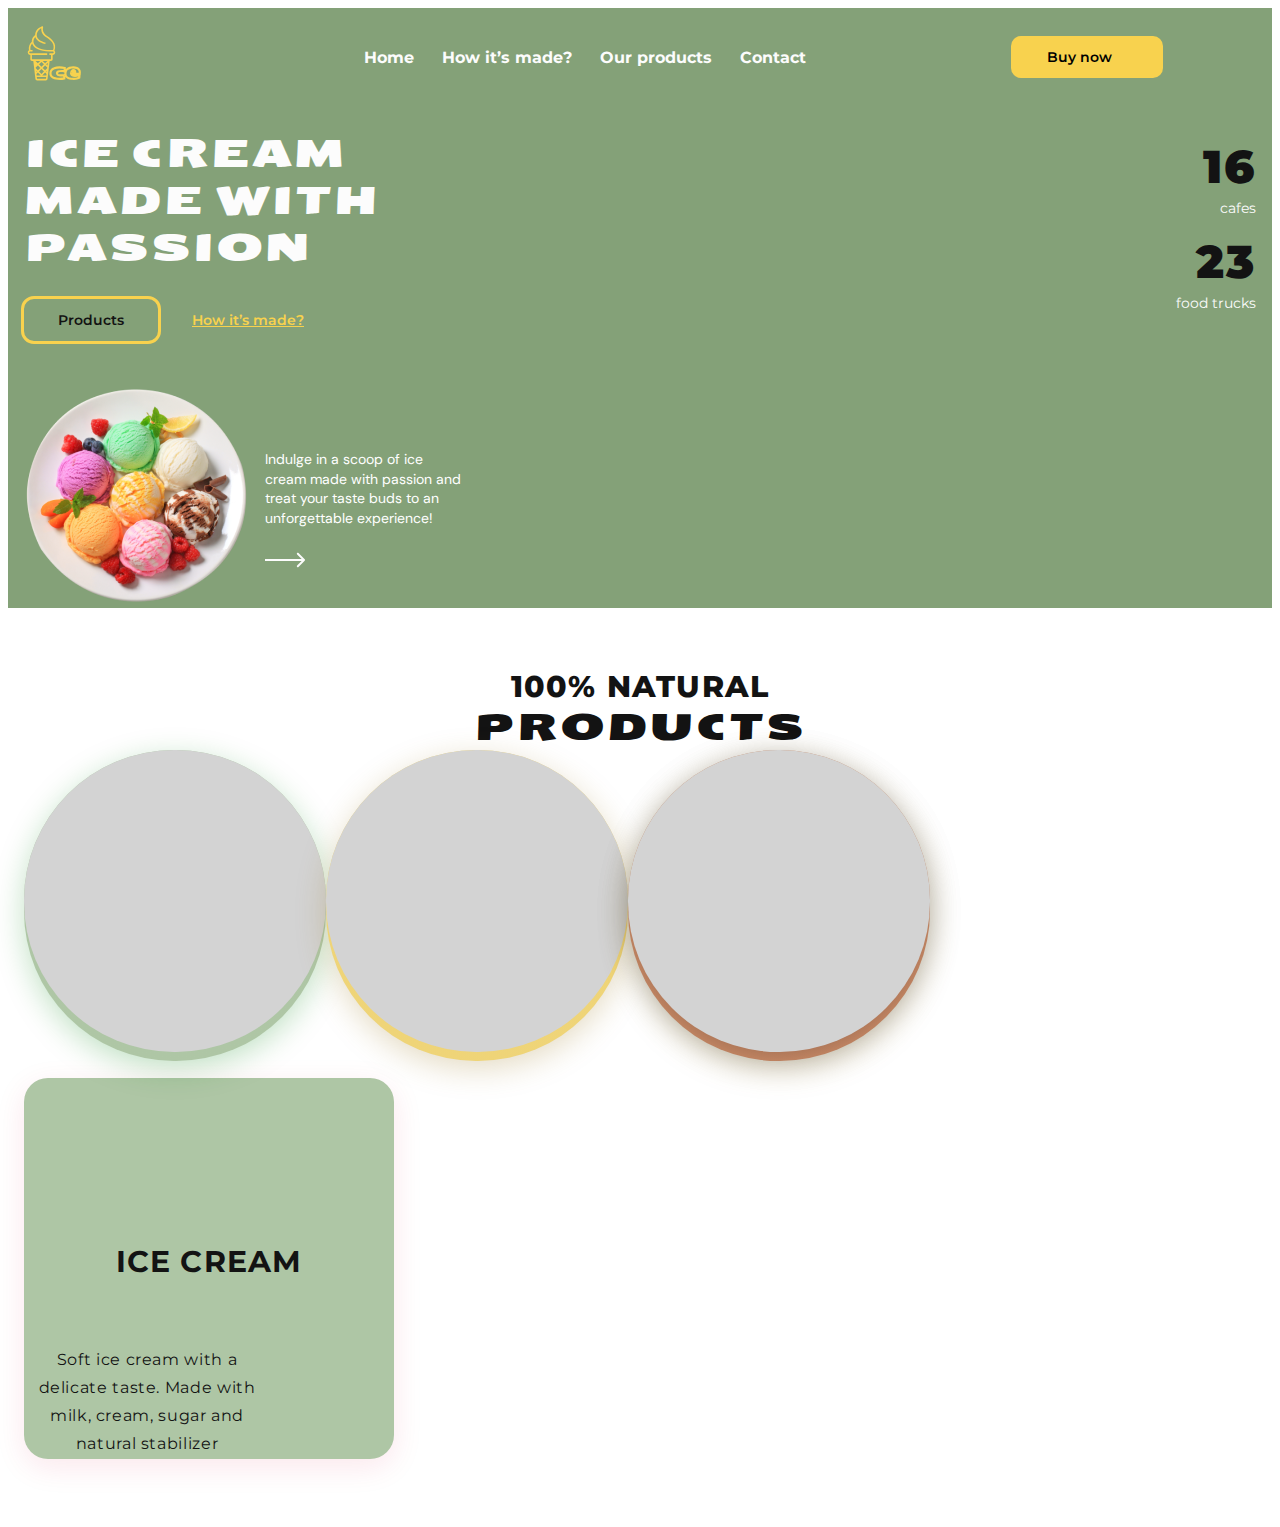
==== ice creame/ice-creame.html @ 2f81dfea "start-big-progect" ====
<!DOCTYPE html>
<html lang="en">

<head>
    <meta charset="UTF-8">
    <meta name="viewport" content="width=device-width, initial-scale=1.0">
    <!-- <link rel="stylesheet" href=""> -->

    <link rel="preconnect" href="https://fonts.googleapis.com">
    <link rel="preconnect" href="https://fonts.gstatic.com" crossorigin>
    <link
        href="https://fonts.googleapis.com/css2?family=Comic+Neue&family=DM+Sans:opsz@9..40&family=Gabarito:wght@400;550;700;900&family=Montserrat:wght@400;500;600;700;800&family=Seymour+One&display=swap"
        rel="stylesheet">

    <link rel="stylesheet" href="https://cdnjs.cloudflare.com/ajax/libs/modern-normalize/2.0.0/modern-normalize.min.css"
        integrity="sha512-4xo8blKMVCiXpTaLzQSLSw3KFOVPWhm/TRtuPVc4WG6kUgjH6J03IBuG7JZPkcWMxJ5huwaBpOpnwYElP/m6wg=="
        crossorigin="anonymous" referrerpolicy="no-referrer" />
    <link rel="stylesheet" href="./css/main.min.css">
    <title>ice creame</title>

</head>

<body>
    <header>
        <div class="conteiner header-conteiner">
            <div class="logo">
                <svg width="60" height="65">
                    <use href="./image/spite.svg#icon-Logo"></use>
                </svg>
            </div>

            <div class="header-navigation">
                <nav class="nav-links">
                    <a href="" class="nav-link">Home</a>
                    <a href="" class="nav-link">How it’s made?</a>
                    <a href="" class="nav-link">Our products</a>
                    <a href="" class="nav-link">Contact</a>
                </nav>
            </div>
            <button class="btn">
                Buy now
                <svg class="btn-svg" width="12" height="12">
                    <use href="/image/spite.svg#icon-btn-line"></use>
                </svg>
            </button>
        </div>
    </header>
    <section class="hero">
        <div class="conteiner hero-conteiner">
            <div class="title">
                <h2 class="title-p">ice cream made with passion</h2>
                <div class="btn-link-hero">
                    <button class="btn-hero">Products</button>
                    <button class="link-hero">How it’s made?</button>
                    <!-- <a  href=""></a> -->
                </div>

                <div class="pescture">
                    <img src="./image/много мороженок 1 (1).png" alt="шарики морозива">
                    <div class="descrp-ice-creame">
                        <p class="descrp-ice">Indulge in a scoop of ice cream made with passion and treat your taste
                            buds to an unforgettable experience!</p>
                        <svg width="40" height="16">
                            <use href="./image/spite.svg#icon-strelka"></use>
                        </svg>
                    </div>
                </div>
            </div>
            <div class="price-ice">
                <!-- <div class="big-ice"> -->
                <img class="big-peacture" src="/image/desktop.png" alt="">
                <div class="price-title">
                    <div class="first-pr">
                        <p class="price">16</p>
                        <p class="name">cafes</p>
                    </div>
                    <div class="second-pr">
                        <p class="price">23</p>
                        <p class="name">food trucks</p>
                    </div>
                    <!-- </div> -->
                </div>
            </div>

        </div>
    </section>

    <section class="conteiner">
        <div class="products">
            <div>
                <h4 class="title-products">100% natural</h4>
                <p class="name-section">products</p>
            </div>

            <div class="kind-of-ice">
                    <div class="icon-ice">
                        <div class="block1"></div>
                        <div class="block2"></div>
                    </div>

                    <div class="icon-ice">
                        <div class="block3"></div>
                        <div class="block4"></div>
                    </div>

                    <div class="icon-ice">
                        <div class="block5"></div>
                        <div class="block6"></div>
                    </div>
            </div>

            <div class="cards">
                <p class="title-cream">ice cream</p>
                <p class="descrp-cream">Soft ice cream with a delicate taste. Made with milk, cream, sugar and natural stabilizer</p>
            </div>
    </section>

</body>

</html>
---- ice creame/css/main.min.css ----
:root{--btn-bg: #F8D24E}h1,h2,h3,h4,h5,h6,p{margin:0;padding:0}.conteiner{padding:0 16px;margin:0 auto}.header-conteiner{background-color:#84a178;display:-webkit-box;display:-ms-flexbox;display:flex;padding-top:8px}.nav-links{display:-webkit-box;display:-ms-flexbox;display:flex;-webkit-box-orient:horizontal;-webkit-box-direction:normal;-ms-flex-direction:row;flex-direction:row;gap:28px;padding:32px 205px 12px 0}.nav-links .nav-link:hover{color:#f8d24e}.nav-links .nav-link:focus{color:#fff}.nav-link{text-decoration:none;color:#fcfcfc;font-family:"Montserrat";font-size:16px;font-style:normal;font-weight:700;line-height:normal;-webkit-transition:color 250ms ease;transition:color 250ms ease}.btn{background-color:var(--btn-bg);color:#000;font-family:"Montserrat";text-align:center;font-style:normal;line-height:normal;border:none;font-size:14px;font-weight:600;padding:12px 35px 12px 36px;margin-top:20px;border-radius:10px;height:42px;display:-webkit-box;display:-ms-flexbox;display:flex;-webkit-box-align:center;-ms-flex-align:center;align-items:center;gap:4px;-webkit-transition:background 250ms ease;transition:background 250ms ease}.btn:hover{background:#0a8817;cursor:pointer}.btn:focus{color:#fff;background:#0a8817}.header-navigation{display:-webkit-box;display:-ms-flexbox;display:flex;gap:200px}.logo{margin-right:280px}.title-p{color:#fcfcfc;font-family:"Seymour One";font-size:38px;font-style:normal;font-weight:400;line-height:normal;letter-spacing:1.52px;text-transform:uppercase;width:367px}.hero-conteiner{background-color:#84a178;display:-webkit-box;display:-ms-flexbox;display:flex}.title-p{padding-top:45px}.title{margin-right:auto}.btn-hero{color:#131313;text-align:center;font-family:"Montserrat";font-size:14px;font-style:normal;font-weight:600;line-height:18px;padding:12px 34px;border:none;border-radius:10px;background-color:rgba(0,0,0,0);outline:3px solid #f8d24e}.btn-link-hero{display:-webkit-box;display:-ms-flexbox;display:flex;-webkit-box-align:baseline;-ms-flex-align:baseline;align-items:baseline;gap:12px;margin-top:28px}.link-hero{color:#f8d24e;text-align:center;font-family:"Montserrat";font-size:14px;font-style:normal;font-weight:600;line-height:normal;text-decoration-line:underline;padding:12px 22px;border:none;background-color:rgba(0,0,0,0);-webkit-transition:color 250ms ease;transition:color 250ms ease}.link-hero:hover{color:#0a8817}.pescture{display:-webkit-box;display:-ms-flexbox;display:flex;gap:16px;margin-top:42px}.descrp-ice{color:#fff;font-family:DM Sans;font-size:14px;font-style:normal;font-weight:400;line-height:140%;width:200px;padding-top:67px;padding-bottom:24px}.price-ice{display:-webkit-box;display:-ms-flexbox;display:flex}.price-title{text-align:end;margin-top:53px}.first-pr{margin-bottom:16px}.price{color:#131313;text-align:right;font-family:Montserrat;font-size:46px;font-style:normal;font-weight:900;line-height:normal;letter-spacing:1.84px;text-transform:uppercase;margin-bottom:4px}.name{color:#fcfcfc;text-align:right;font-family:Montserrat;font-size:14px;font-style:normal;font-weight:400;line-height:normal}.big-peacture{padding-top:31px}.products{padding:60px 0}.title-products{color:#131313;text-align:center;font-family:Montserrat;font-size:30px;font-style:normal;font-weight:800;line-height:normal;letter-spacing:1.2px;text-transform:uppercase}.products{background-image:url(/image/Frame.jpg)}.name-section{color:#131313;text-align:center;font-family:Seymour One;font-size:36px;font-style:normal;font-weight:400;line-height:normal;letter-spacing:2.16px;text-transform:uppercase}.kind-of-ice{position:relative;display:-webkit-box;display:-ms-flexbox;display:flex}.block1{border-radius:150px;width:302px;height:311px;background:-webkit-gradient(linear, left bottom, left top, from(rgba(156, 190, 143, 0.7)), to(rgba(156, 190, 143, 0.7))),#d9d9d9;background:linear-gradient(0deg, rgba(156, 190, 143, 0.7) 0%, rgba(156, 190, 143, 0.7) 100%),#d9d9d9;-webkit-box-shadow:0px 8px 30px 0px rgba(10,136,23,.25);box-shadow:0px 8px 30px 0px rgba(10,136,23,.25);position:absolute}.block2{border-radius:150px;width:302px;height:302px;background:url(/image/ice-cream.png),#d3d3d3 0px -78.261px/100% 150.649% no-repeat;position:absolute}.icon-ice{width:302px;height:328px}.block3{border-radius:150px;width:302px;height:311px;background:-webkit-gradient(linear, left bottom, left top, from(rgba(248, 210, 78, 0.7)), to(rgba(248, 210, 78, 0.7))),#d9d9d9;background:linear-gradient(0deg, rgba(248, 210, 78, 0.7) 0%, rgba(248, 210, 78, 0.7) 100%),#d9d9d9;-webkit-box-shadow:0px 8px 30px 0px rgba(153,114,23,.25);box-shadow:0px 8px 30px 0px rgba(153,114,23,.25);position:absolute}.block4{border-radius:150px;width:302px;height:302px;background:url(/image/ice-coffee.jpg),#d3d3d3 0px -78.261px/100% 150.649% no-repeat;position:absolute}.block5{border-radius:150px;width:302px;height:311px;background:-webkit-gradient(linear, left bottom, left top, from(rgba(213, 117, 63, 0.7)), to(rgba(213, 117, 63, 0.7))),#d9d9d9;background:linear-gradient(0deg, rgba(213, 117, 63, 0.7) 0%, rgba(213, 117, 63, 0.7) 100%),#d9d9d9;-webkit-box-shadow:0px 8px 30px 0px rgba(153,114,23,.25);box-shadow:0px 8px 30px 0px rgba(153,114,23,.25);position:absolute}.block6{border-radius:150px;width:302px;height:302px;background:url(/image/milkshakes.jpg),#d3d3d3 0px -78.261px/100% 150.649% no-repeat;-webkit-box-shadow:0px 8px 30px 0px rgba(0,0,0,.25);box-shadow:0px 8px 30px 0px rgba(0,0,0,.25);position:absolute}.title-cream{color:#131313;text-align:center;font-family:Montserrat;font-size:30px;font-style:normal;font-weight:700;line-height:normal;letter-spacing:1.2px;text-transform:uppercase;padding:165px 0 66px 0}.descrp-cream{color:#131313;text-align:center;font-family:Montserrat;font-size:16px;font-style:normal;font-weight:400;line-height:176%;letter-spacing:.64px;width:246px}.cards{border-radius:24px;background:#aec6a5;-webkit-box-shadow:0px 8px 30px 0px rgba(212,20,67,.1);box-shadow:0px 8px 30px 0px rgba(212,20,67,.1);width:370px}/*# sourceMappingURL=main.min.css.map */
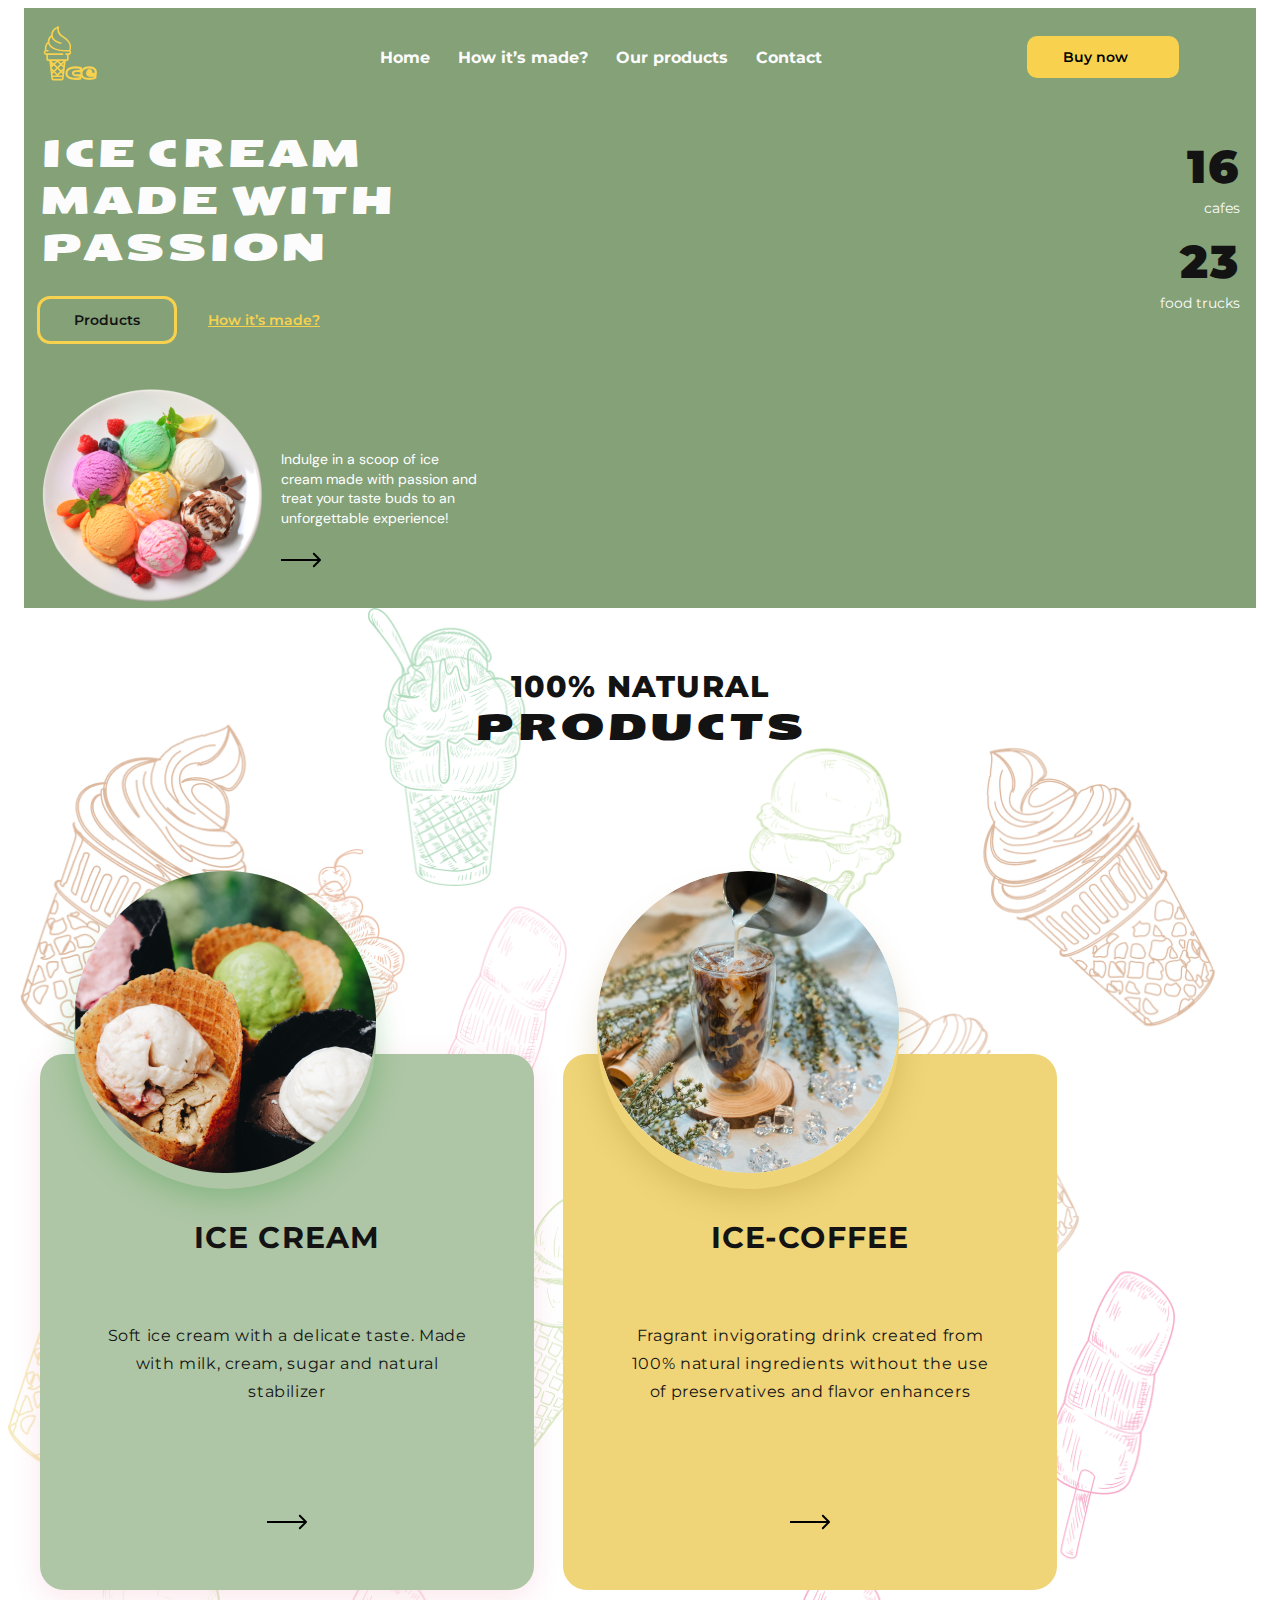
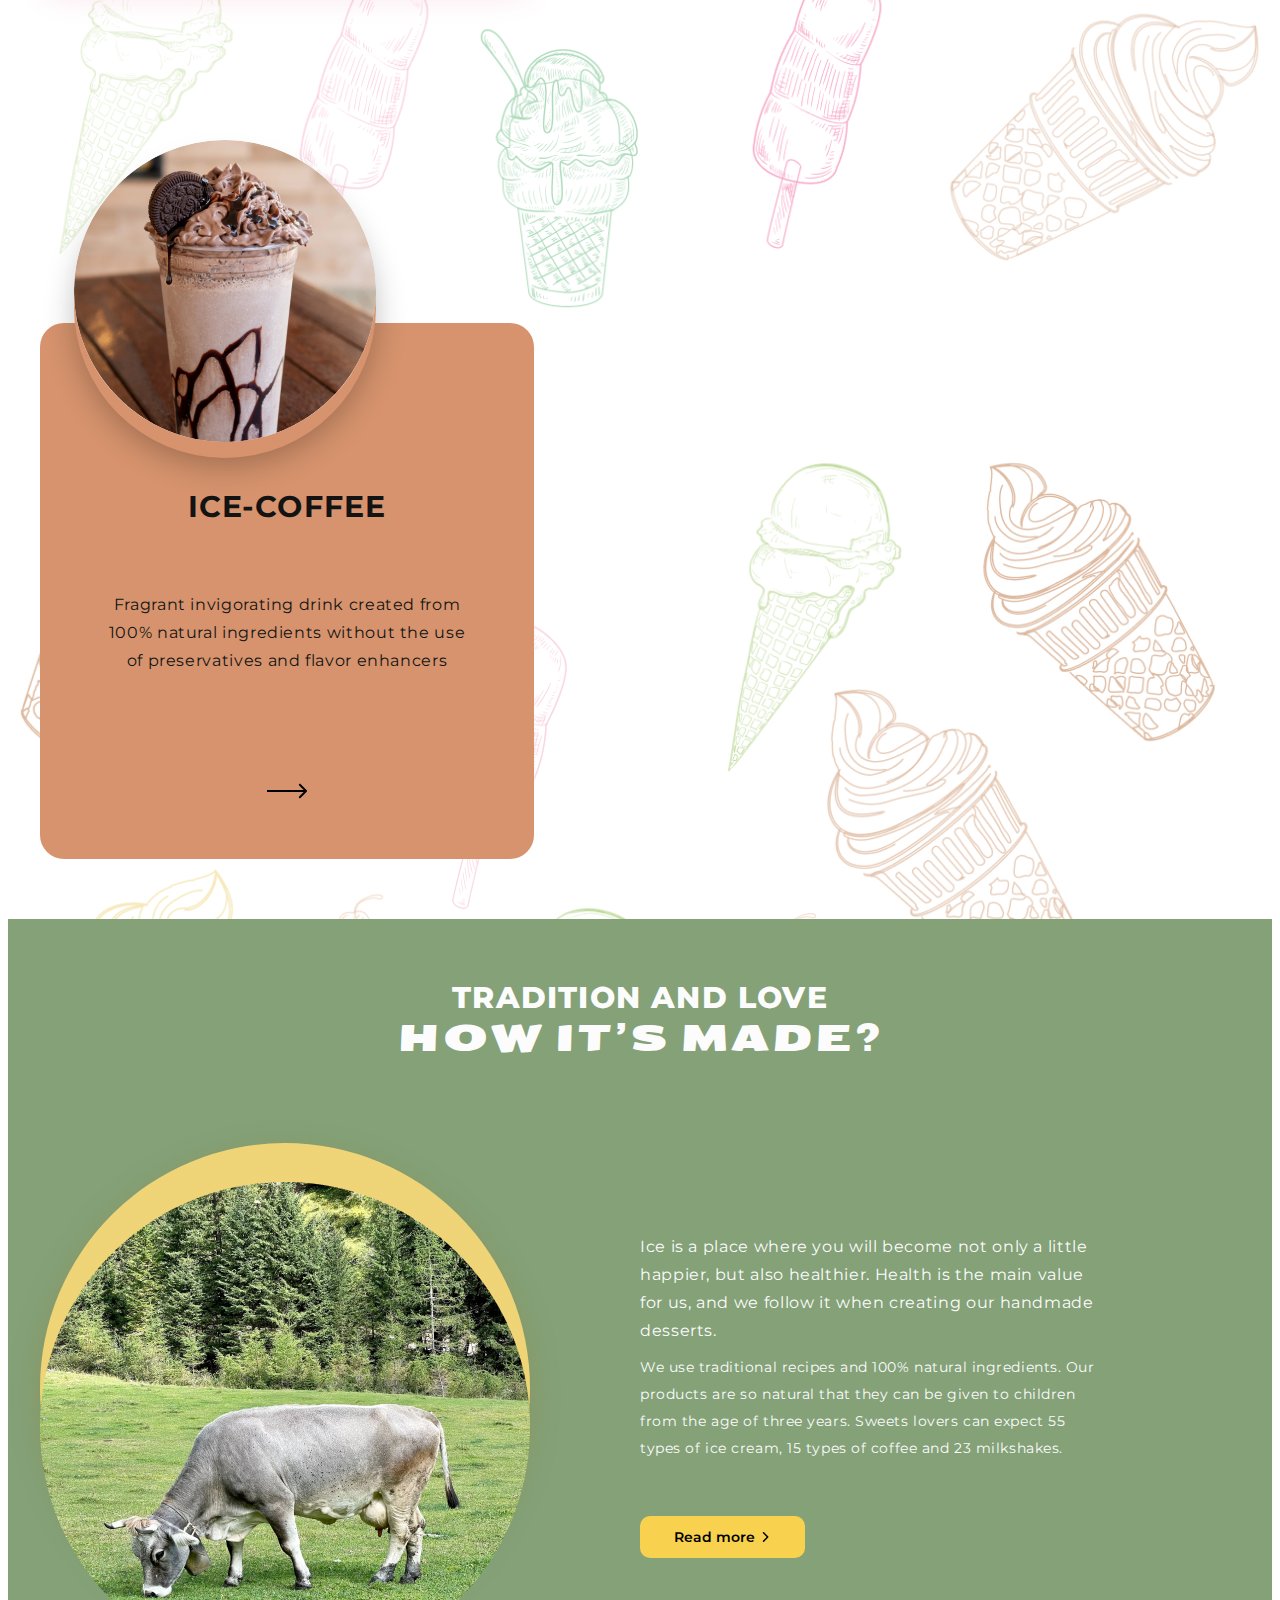
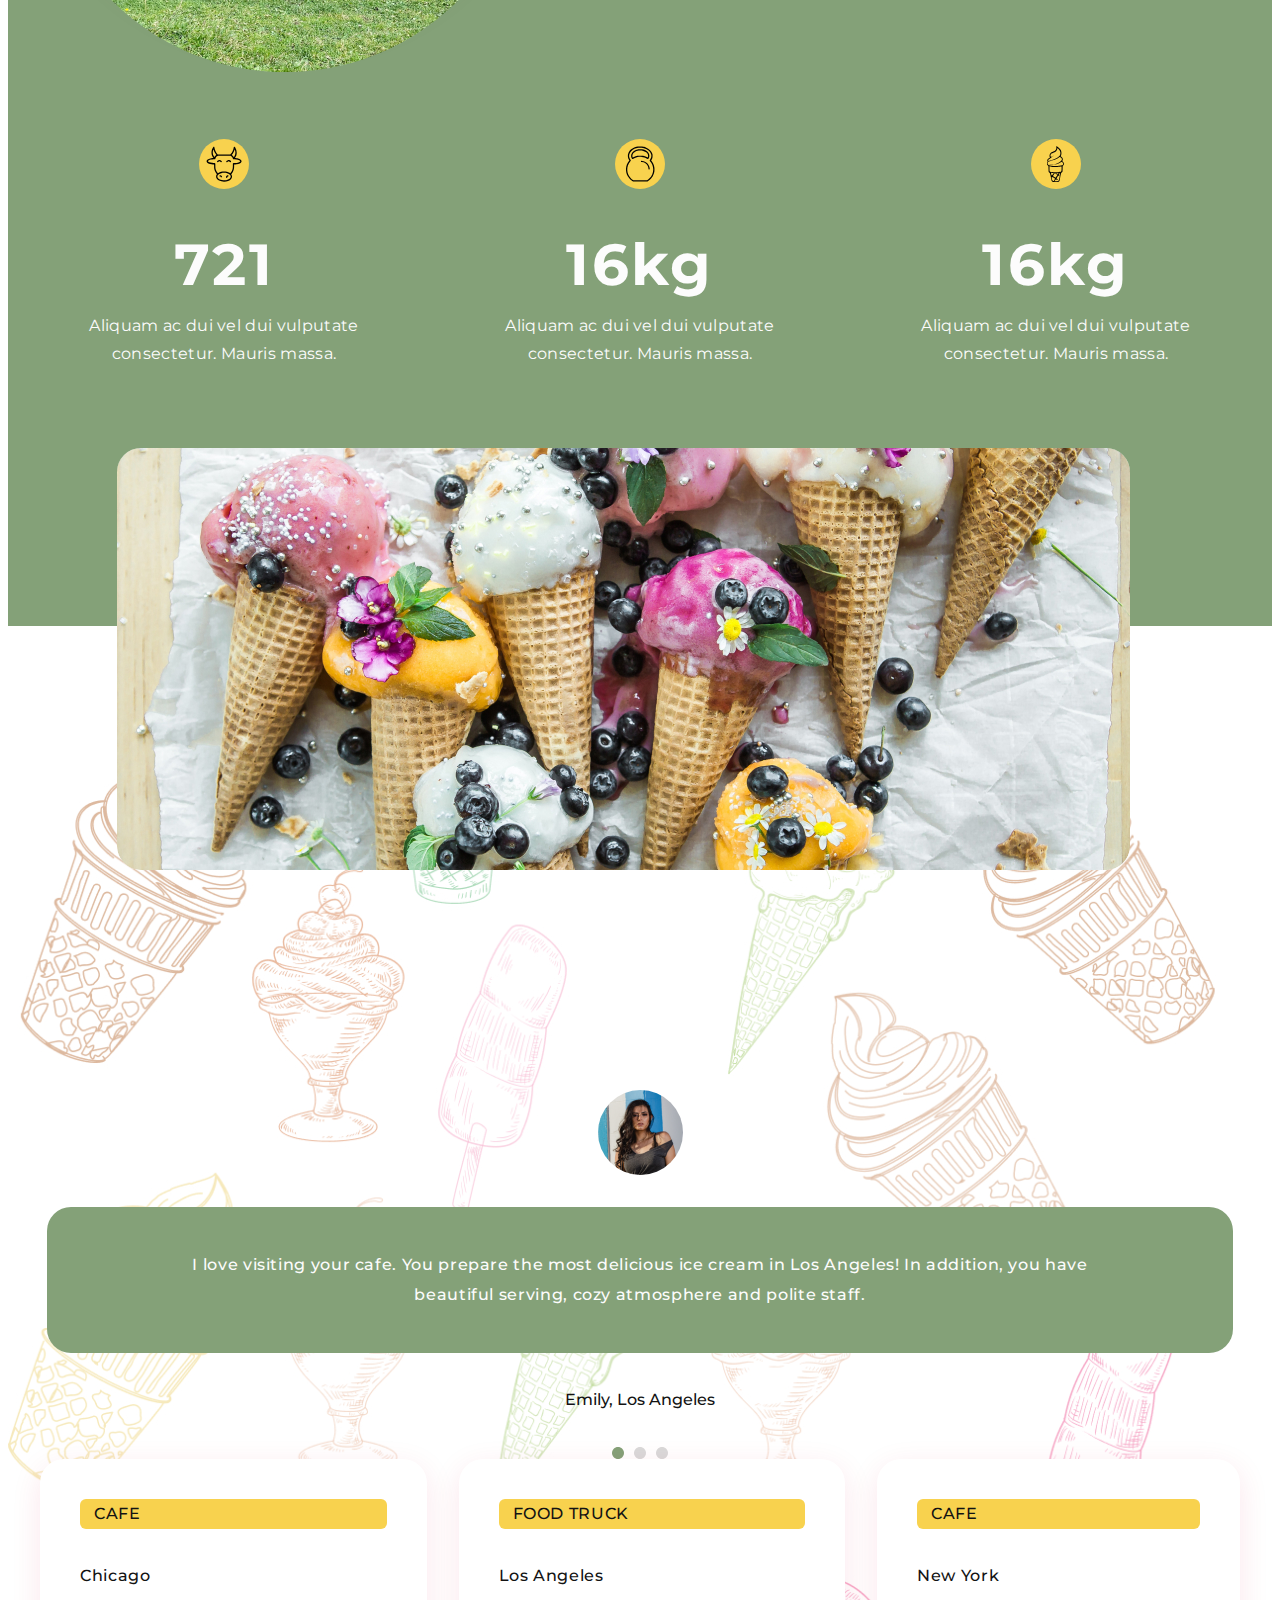
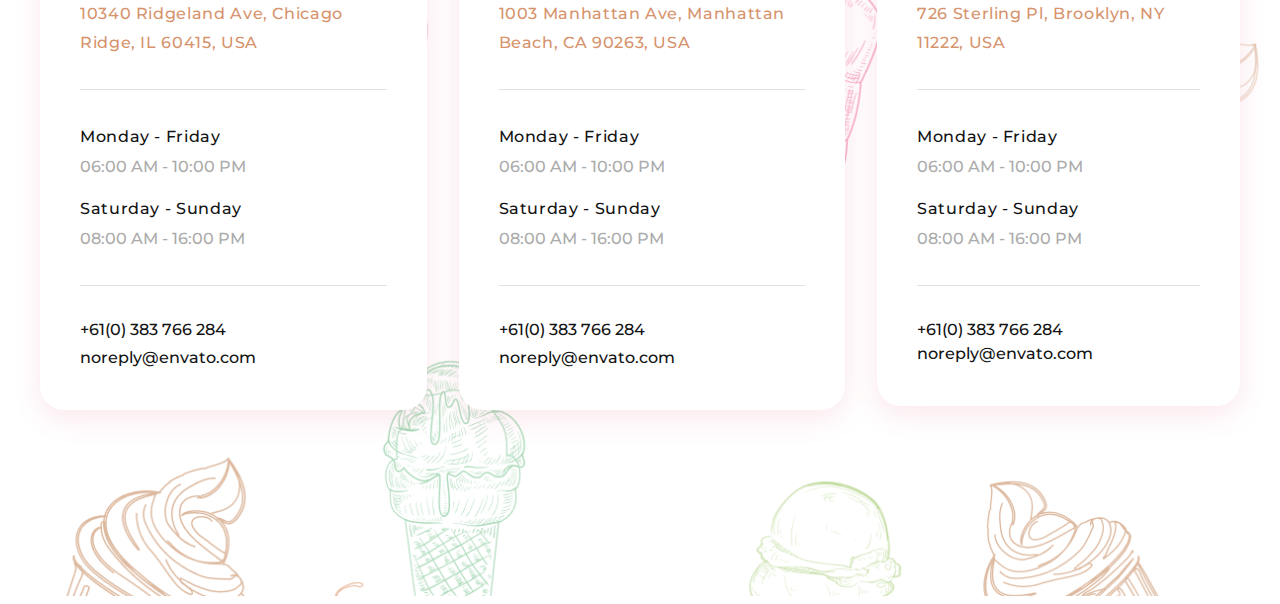
==== commit 79cb6351: "start" ====
--- a/ice creame/ice-creame.html
+++ b/ice creame/ice-creame.html
@@ -52,7 +52,6 @@
                 <div class="btn-link-hero">
                     <button class="btn-hero">Products</button>
                     <button class="link-hero">How it’s made?</button>
-                    <!-- <a  href=""></a> -->
                 </div>
 
                 <div class="pescture">
@@ -67,7 +66,6 @@
                 </div>
             </div>
             <div class="price-ice">
-                <!-- <div class="big-ice"> -->
                 <img class="big-peacture" src="/image/desktop.png" alt="">
                 <div class="price-title">
                     <div class="first-pr">
@@ -78,43 +76,217 @@
                         <p class="price">23</p>
                         <p class="name">food trucks</p>
                     </div>
-                    <!-- </div> -->
-                </div>
-            </div>
-
-        </div>
-    </section>
-
-    <section class="conteiner">
-        <div class="products">
-            <div>
+                </div>
+            </div>
+
+        </div>
+    </section>
+
+    <section class="produst">
+        <div class="prd conteiner">
+            <div class="products">
                 <h4 class="title-products">100% natural</h4>
                 <p class="name-section">products</p>
-            </div>
-
-            <div class="kind-of-ice">
-                    <div class="icon-ice">
-                        <div class="block1"></div>
-                        <div class="block2"></div>
-                    </div>
-
-                    <div class="icon-ice">
-                        <div class="block3"></div>
-                        <div class="block4"></div>
-                    </div>
-
-                    <div class="icon-ice">
-                        <div class="block5"></div>
-                        <div class="block6"></div>
-                    </div>
-            </div>
-
-            <div class="cards">
-                <p class="title-cream">ice cream</p>
-                <p class="descrp-cream">Soft ice cream with a delicate taste. Made with milk, cream, sugar and natural stabilizer</p>
-            </div>
-    </section>
-
+                <div class="products-block">
+                    <div class="ice-creame-block">
+                        <h4 class="title-block">ice cream</h4>
+                        <p class="descrp-block">Soft ice cream with a delicate taste.
+                            Made with milk, cream, sugar and natural
+                            stabilizer</p>
+                        <svg class="icon-strelka" width="40" height="16">
+                            <use href="./image/spite.svg#icon-strelka"></use>
+                        </svg>
+                    </div>
+                    <div class="ice-coffee-block">
+                        <h4 class="title-block">ice-coffee</h4>
+                        <p class="descrp-block">Fragrant invigorating drink created from 100% natural
+                            ingredients without the
+                            use of preservatives
+                            and flavor enhancers</p>
+                        <svg class="icon-strelka" width="40" height="16">
+                            <use href="./image/spite.svg#icon-strelka"></use>
+                        </svg>
+                    </div>
+                    <div class="milkshakes">
+                        <h4 class="title-block">ice-coffee</h4>
+                        <p class="descrp-block">Fragrant invigorating drink created from 100% natural
+                            ingredients without the
+                            use of preservatives
+                            and flavor enhancers</p>
+                        <svg class="icon-strelka" width="40" height="16">
+                            <use href="./image/spite.svg#icon-strelka"></use>
+                        </svg>
+                    </div>
+                </div>
+            </div>
+
+
+        </div>
+    </section>
+
+    <section class="traditions">
+        <div class="conteiner">
+            <h3 class="title-tradition">tradition and love</h3>
+            <h2 class="second-title">how it’s made?</h2>
+
+            <div class="presentation">
+                <div class="block-kow"></div>
+                <div>
+                    <p class="ice-descrp">Ice is a place where you will become not only a little happier,
+                        but also healthier. Health is the
+                        main value for us, and
+                        we follow it when creating our handmade desserts.</p>
+
+                    <p class="traditional-descrp">We use traditional recipes and 100% natural ingredients. Our products
+                        are
+                        so
+                        natural that they can be given to children
+                        from the age of three years. Sweets lovers can expect 55 types of ice cream, 15 types of coffee
+                        and
+                        23 milkshakes.</p>
+
+                    <button class="tradition-btn">Read more
+                        <svg width="12" height="12">
+                            <use href="./image/spite.svg#icon-btn-line"></use>
+                        </svg>
+                    </button>
+                </div>
+            </div>
+
+            <div class="icon-blocks">
+                <div class="block-icon-cow">
+                    <a class="link-icon" href="" width="50" height="50">
+                        <svg width="36" height="36">
+                            <use href="./image/spite.svg#icon-cow"></use>
+                        </svg>
+                    </a>
+                    <p class="number">721</p>
+                    <p class="title-block-icon-cow">Aliquam ac dui vel dui vulputate consectetur. Mauris massa.</p>
+                </div>
+
+                <div class="block-icon-dembbell">
+                    <a class="link-icon" href="">
+                        <svg width="36" height="36">
+                            <use href="./image/spite.svg#icon-dumbbell"></use>
+                        </svg>
+                    </a>
+                    <p class="number">16kg</p>
+                    <p class="title-block-icon-cow">Aliquam ac dui vel dui vulputate consectetur. Mauris massa.</p>
+                </div>
+
+                <div class="block-icon-ice">
+                    <a class="link-icon" href="">
+                        <svg width="36" height="36">
+                            <use href="./image/spite.svg#icon-ice-crema"></use>
+                        </svg>
+                    </a>
+                    <p class="number">16kg</p>
+                    <p class="title-block-icon-cow">Aliquam ac dui vel dui vulputate consectetur. Mauris massa.</p>
+                </div>
+            </div>
+
+            <div class="img-block">
+                <img class="img" src="./image/ices.jpg" alt="">
+            </div>
+        </div>
+    </section>
+
+    <section class="review-section">
+        <div class="reviews conteiner">
+            <img class="woman-peacture" src="./image/woman.png" alt="">
+            <p class="review">I love visiting your cafe.
+                You prepare the most delicious ice cream in Los Angeles! In
+                addition, you have beautiful
+                serving, cozy atmosphere and polite staff.</p>
+            <p class="comment-autor">Emily, Los Angeles</p>
+            <div class="block-small-icon">
+                <svg class="icon-slider" width="12" height="12">
+                    <use href="./image/spite.svg#icon-Ellipse-green"></use>
+                </svg>
+                <svg class="icon-slider-second" width="12" height="12">
+                    <use href="./image/spite.svg#icon-Ellipse-gray"></use>
+                </svg>
+                <svg class="icon-slider-second" width="12" height="12">
+                    <use href="./image/spite.svg#icon-Ellipse-gray"></use>
+                </svg>
+            </div>
+
+            <ul class="cards-list">
+                <li>
+                        <div class="table">
+                            <h4 class="title-table" width="76">CAFE</h4>
+                            <div class="first-block">
+                                <p class="city">Chicago</p>
+                                <a href="" class="link-address">10340 Ridgeland Ave, Chicago Ridge, IL 60415, USA</a>
+                            </div>
+                            <div class="second-block">
+                                <div class="first-plan">
+                                    <p class="days">Monday - Friday</p>
+                                    <p class="time">06:00 AM - 10:00 PM</p>
+                                </div>
+                                <div class="second-plan">
+                                    <p class="days">Saturday - Sunday</p>
+                                    <p class="time">08:00 AM - 16:00 PM</p>
+                                </div>
+
+                            </div>
+                            <div class="contacts-block">
+                                <p href="" class="number-phone">+61(0) 383 766 284</p>
+                                <p href="" class="mail">noreply@envato.com</p>
+                            </div>
+                        </div>
+                </li>
+                <li>
+                        <div class="table">
+                            <p class="title-table" width="148">FOOD TRUCK</p>
+                            <div class="first-block">
+                                <p class="city">Los Angeles</p>
+                                <a href="" class="link-address">1003 Manhattan Ave, Manhattan Beach, CA 90263, USA</a>
+                            </div>
+                            <div class="second-block">
+                                <div class="first-plan">
+                                    <p class="days">Monday - Friday</p>
+                                    <p class="time">06:00 AM - 10:00 PM</p>
+                                </div>
+                                <div class="second-plan">
+                                    <p class="days">Saturday - Sunday</p>
+                                    <p class="time">08:00 AM - 16:00 PM</p>
+                                </div>
+                            </div>
+                            <div class="contacts-block">
+                                <p href="" class="number-phone">+61(0) 383 766 284</p>
+                                <p href="" class="mail">noreply@envato.com</p>
+                            </div>
+                        </div>
+                </li>
+                <li>
+                        <div class="table">
+                            <p class="title-table" width="76">CAFE</p>
+                            <div class="first-block">
+                                <p class="city">New York</p>
+                                <a href="" class="link-address">726 Sterling Pl, Brooklyn, NY 11222, USA</a>
+                            </div>
+                            <div class="second-block">
+                                <div class="first-plan">
+                                    <p class="days">Monday - Friday</p>
+                                    <p class="time">06:00 AM - 10:00 PM</p>
+                                </div>
+                                <div class="second-plan">
+                                    <p class="days">Saturday - Sunday</p>
+                                    <p class="time">08:00 AM - 16:00 PM</p>
+                                </div>
+                            </div>
+                            <div class="contacts-block">
+                                <p>+61(0) 383 766 284</p>
+                                <p>noreply@envato.com</p>
+                            </div>
+                        </div>
+                </li>
+            </ul>
+
+
+        </div>
+    </section>
 </body>
 
 </html>--- a/ice creame/css/main.min.css
+++ b/ice creame/css/main.min.css
@@ -1 +1 @@
-:root{--btn-bg: #F8D24E}h1,h2,h3,h4,h5,h6,p{margin:0;padding:0}.conteiner{padding:0 16px;margin:0 auto}.header-conteiner{background-color:#84a178;display:-webkit-box;display:-ms-flexbox;display:flex;padding-top:8px}.nav-links{display:-webkit-box;display:-ms-flexbox;display:flex;-webkit-box-orient:horizontal;-webkit-box-direction:normal;-ms-flex-direction:row;flex-direction:row;gap:28px;padding:32px 205px 12px 0}.nav-links .nav-link:hover{color:#f8d24e}.nav-links .nav-link:focus{color:#fff}.nav-link{text-decoration:none;color:#fcfcfc;font-family:"Montserrat";font-size:16px;font-style:normal;font-weight:700;line-height:normal;-webkit-transition:color 250ms ease;transition:color 250ms ease}.btn{background-color:var(--btn-bg);color:#000;font-family:"Montserrat";text-align:center;font-style:normal;line-height:normal;border:none;font-size:14px;font-weight:600;padding:12px 35px 12px 36px;margin-top:20px;border-radius:10px;height:42px;display:-webkit-box;display:-ms-flexbox;display:flex;-webkit-box-align:center;-ms-flex-align:center;align-items:center;gap:4px;-webkit-transition:background 250ms ease;transition:background 250ms ease}.btn:hover{background:#0a8817;cursor:pointer}.btn:focus{color:#fff;background:#0a8817}.header-navigation{display:-webkit-box;display:-ms-flexbox;display:flex;gap:200px}.logo{margin-right:280px}.title-p{color:#fcfcfc;font-family:"Seymour One";font-size:38px;font-style:normal;font-weight:400;line-height:normal;letter-spacing:1.52px;text-transform:uppercase;width:367px}.hero-conteiner{background-color:#84a178;display:-webkit-box;display:-ms-flexbox;display:flex}.title-p{padding-top:45px}.title{margin-right:auto}.btn-hero{color:#131313;text-align:center;font-family:"Montserrat";font-size:14px;font-style:normal;font-weight:600;line-height:18px;padding:12px 34px;border:none;border-radius:10px;background-color:rgba(0,0,0,0);outline:3px solid #f8d24e}.btn-link-hero{display:-webkit-box;display:-ms-flexbox;display:flex;-webkit-box-align:baseline;-ms-flex-align:baseline;align-items:baseline;gap:12px;margin-top:28px}.link-hero{color:#f8d24e;text-align:center;font-family:"Montserrat";font-size:14px;font-style:normal;font-weight:600;line-height:normal;text-decoration-line:underline;padding:12px 22px;border:none;background-color:rgba(0,0,0,0);-webkit-transition:color 250ms ease;transition:color 250ms ease}.link-hero:hover{color:#0a8817}.pescture{display:-webkit-box;display:-ms-flexbox;display:flex;gap:16px;margin-top:42px}.descrp-ice{color:#fff;font-family:DM Sans;font-size:14px;font-style:normal;font-weight:400;line-height:140%;width:200px;padding-top:67px;padding-bottom:24px}.price-ice{display:-webkit-box;display:-ms-flexbox;display:flex}.price-title{text-align:end;margin-top:53px}.first-pr{margin-bottom:16px}.price{color:#131313;text-align:right;font-family:Montserrat;font-size:46px;font-style:normal;font-weight:900;line-height:normal;letter-spacing:1.84px;text-transform:uppercase;margin-bottom:4px}.name{color:#fcfcfc;text-align:right;font-family:Montserrat;font-size:14px;font-style:normal;font-weight:400;line-height:normal}.big-peacture{padding-top:31px}.products{padding:60px 0}.title-products{color:#131313;text-align:center;font-family:Montserrat;font-size:30px;font-style:normal;font-weight:800;line-height:normal;letter-spacing:1.2px;text-transform:uppercase}.products{background-image:url(/image/Frame.jpg)}.name-section{color:#131313;text-align:center;font-family:Seymour One;font-size:36px;font-style:normal;font-weight:400;line-height:normal;letter-spacing:2.16px;text-transform:uppercase}.kind-of-ice{position:relative;display:-webkit-box;display:-ms-flexbox;display:flex}.block1{border-radius:150px;width:302px;height:311px;background:-webkit-gradient(linear, left bottom, left top, from(rgba(156, 190, 143, 0.7)), to(rgba(156, 190, 143, 0.7))),#d9d9d9;background:linear-gradient(0deg, rgba(156, 190, 143, 0.7) 0%, rgba(156, 190, 143, 0.7) 100%),#d9d9d9;-webkit-box-shadow:0px 8px 30px 0px rgba(10,136,23,.25);box-shadow:0px 8px 30px 0px rgba(10,136,23,.25);position:absolute}.block2{border-radius:150px;width:302px;height:302px;background:url(/image/ice-cream.png),#d3d3d3 0px -78.261px/100% 150.649% no-repeat;position:absolute}.icon-ice{width:302px;height:328px}.block3{border-radius:150px;width:302px;height:311px;background:-webkit-gradient(linear, left bottom, left top, from(rgba(248, 210, 78, 0.7)), to(rgba(248, 210, 78, 0.7))),#d9d9d9;background:linear-gradient(0deg, rgba(248, 210, 78, 0.7) 0%, rgba(248, 210, 78, 0.7) 100%),#d9d9d9;-webkit-box-shadow:0px 8px 30px 0px rgba(153,114,23,.25);box-shadow:0px 8px 30px 0px rgba(153,114,23,.25);position:absolute}.block4{border-radius:150px;width:302px;height:302px;background:url(/image/ice-coffee.jpg),#d3d3d3 0px -78.261px/100% 150.649% no-repeat;position:absolute}.block5{border-radius:150px;width:302px;height:311px;background:-webkit-gradient(linear, left bottom, left top, from(rgba(213, 117, 63, 0.7)), to(rgba(213, 117, 63, 0.7))),#d9d9d9;background:linear-gradient(0deg, rgba(213, 117, 63, 0.7) 0%, rgba(213, 117, 63, 0.7) 100%),#d9d9d9;-webkit-box-shadow:0px 8px 30px 0px rgba(153,114,23,.25);box-shadow:0px 8px 30px 0px rgba(153,114,23,.25);position:absolute}.block6{border-radius:150px;width:302px;height:302px;background:url(/image/milkshakes.jpg),#d3d3d3 0px -78.261px/100% 150.649% no-repeat;-webkit-box-shadow:0px 8px 30px 0px rgba(0,0,0,.25);box-shadow:0px 8px 30px 0px rgba(0,0,0,.25);position:absolute}.title-cream{color:#131313;text-align:center;font-family:Montserrat;font-size:30px;font-style:normal;font-weight:700;line-height:normal;letter-spacing:1.2px;text-transform:uppercase;padding:165px 0 66px 0}.descrp-cream{color:#131313;text-align:center;font-family:Montserrat;font-size:16px;font-style:normal;font-weight:400;line-height:176%;letter-spacing:.64px;width:246px}.cards{border-radius:24px;background:#aec6a5;-webkit-box-shadow:0px 8px 30px 0px rgba(212,20,67,.1);box-shadow:0px 8px 30px 0px rgba(212,20,67,.1);width:370px}/*# sourceMappingURL=main.min.css.map */+:root{--btn-bg: #F8D24E}h1,h2,h3,h4,h5,h6,p{margin:0;padding:0}ol,ul{padding:0;margin:0}li{list-style:none}a{text-decoration:none}:focus{outline:none}.conteiner{width:1200px;padding:0 16px;margin:0 auto}.header-conteiner{background-color:#84a178;display:-webkit-box;display:-ms-flexbox;display:flex;padding-top:8px}.nav-links{display:-webkit-box;display:-ms-flexbox;display:flex;-webkit-box-orient:horizontal;-webkit-box-direction:normal;-ms-flex-direction:row;flex-direction:row;gap:28px;padding:32px 205px 12px 0}.nav-links .nav-link:hover{color:#f8d24e}.nav-links .nav-link:focus{color:#fff}.nav-link{text-decoration:none;color:#fcfcfc;font-family:"Montserrat";font-size:16px;font-style:normal;font-weight:700;line-height:normal;-webkit-transition:color 250ms ease;transition:color 250ms ease}.btn{background-color:#f8d24e;color:#000;font-family:"Montserrat";text-align:center;font-style:normal;line-height:normal;border:none;font-size:14px;font-weight:600;padding:12px 35px 12px 36px;margin-top:20px;border-radius:10px;height:42px;display:-webkit-box;display:-ms-flexbox;display:flex;-webkit-box-align:center;-ms-flex-align:center;align-items:center;gap:4px;-webkit-transition:background 250ms ease;transition:background 250ms ease}.btn:hover{background:#0a8817;cursor:pointer}.btn:focus{color:#fff;background:#0a8817}.header-navigation{display:-webkit-box;display:-ms-flexbox;display:flex;gap:200px}.logo{margin-right:280px;fill:#f8d24e}.title-p{color:#fcfcfc;font-family:"Seymour One";font-size:38px;font-style:normal;font-weight:400;line-height:normal;letter-spacing:1.52px;text-transform:uppercase;width:367px}.hero-conteiner{background-color:#84a178;display:-webkit-box;display:-ms-flexbox;display:flex;background-image:url(/image/Крапки.png);background-position-y:bottom;background-repeat:no-repeat;background-size:1166px}.title-p{padding-top:45px}.title{margin-right:auto}.btn-hero{color:#131313;text-align:center;font-family:"Montserrat";font-size:14px;font-style:normal;font-weight:600;line-height:18px;padding:12px 34px;border:none;border-radius:10px;background-color:rgba(0,0,0,0);outline:3px solid #f8d24e}.btn-link-hero{display:-webkit-box;display:-ms-flexbox;display:flex;-webkit-box-align:baseline;-ms-flex-align:baseline;align-items:baseline;gap:12px;margin-top:28px}.link-hero{color:#f8d24e;text-align:center;font-family:"Montserrat";font-size:14px;font-style:normal;font-weight:600;line-height:normal;text-decoration-line:underline;padding:12px 22px;border:none;background-color:rgba(0,0,0,0);-webkit-transition:color 250ms ease;transition:color 250ms ease}.link-hero:hover{color:#0a8817}.pescture{display:-webkit-box;display:-ms-flexbox;display:flex;gap:16px;margin-top:42px}.descrp-ice{color:#fff;font-family:DM Sans;font-size:14px;font-style:normal;font-weight:400;line-height:140%;width:200px;padding-top:67px;padding-bottom:24px}.price-ice{display:-webkit-box;display:-ms-flexbox;display:flex}.price-title{text-align:end;margin-top:53px}.first-pr{margin-bottom:16px}.price{color:#131313;text-align:right;font-family:Montserrat;font-size:46px;font-style:normal;font-weight:900;line-height:normal;letter-spacing:1.84px;text-transform:uppercase;margin-bottom:4px}.name{color:#fcfcfc;text-align:right;font-family:Montserrat;font-size:14px;font-style:normal;font-weight:400;line-height:normal}.big-peacture{padding-top:31px}.products{padding:60px 0}.title-products{color:#131313;text-align:center;font-family:Montserrat;font-size:30px;font-style:normal;font-weight:800;line-height:normal;letter-spacing:1.2px;text-transform:uppercase}.produst{background-image:url(../image/Frame.jpg);background-size:contain}.name-section{color:#131313;text-align:center;font-family:Seymour One;font-size:36px;font-style:normal;font-weight:400;line-height:normal;letter-spacing:2.16px;text-transform:uppercase}.title-cream{color:#131313;text-align:center;font-family:Montserrat;font-size:30px;font-style:normal;font-weight:700;line-height:normal;letter-spacing:1.2px;text-transform:uppercase;padding:165px 0 66px 0}.products-block{display:-webkit-box;display:-ms-flexbox;display:flex;gap:29px;-ms-flex-wrap:wrap;flex-wrap:wrap}.ice-creame-block{padding:165px 62px 60px 62px;max-width:370px;margin-top:304px;border-radius:24px;background-color:#aec6a5;-webkit-box-shadow:0px 8px 30px 0px rgba(212,20,67,.1);box-shadow:0px 8px 30px 0px rgba(212,20,67,.1);display:-webkit-box;display:-ms-flexbox;display:flex;-webkit-box-orient:vertical;-webkit-box-direction:normal;-ms-flex-direction:column;flex-direction:column;-webkit-box-align:center;-ms-flex-align:center;align-items:center;position:relative}.ice-creame-block::before{content:"";position:absolute;top:-167px;left:34px;width:302px;height:302px;border-radius:100%;background:-webkit-gradient(linear, left bottom, left top, from(rgba(156, 190, 143, 0.7)), to(rgba(156, 190, 143, 0.7))),#d9d9d9;background:linear-gradient(0deg, rgba(156, 190, 143, 0.7) 0%, rgba(156, 190, 143, 0.7) 100%),#d9d9d9;-webkit-box-shadow:0px 8px 30px 0px rgba(10,136,23,.25);box-shadow:0px 8px 30px 0px rgba(10,136,23,.25)}.ice-creame-block::after{content:"";width:302px;height:302px;background-image:url(../image/ice-cream.png);position:absolute;top:-183px;left:34px}.title-block{color:#131313;text-align:center;font-family:Montserrat;font-size:30px;font-style:normal;font-weight:700;line-height:normal;letter-spacing:1.2px;text-transform:uppercase}.descrp-block{color:#131313;text-align:center;font-family:Montserrat;font-size:16px;font-style:normal;font-weight:400;line-height:176%;letter-spacing:.64px;height:142px}.title-block{margin-bottom:66px}.icon-strelka{margin-top:50px}.ice-coffee-block{max-width:370px;padding:165px 62px 60px 62px;margin-top:304px;border-radius:24px;background-color:#efd478;display:-webkit-box;display:-ms-flexbox;display:flex;-webkit-box-orient:vertical;-webkit-box-direction:normal;-ms-flex-direction:column;flex-direction:column;-webkit-box-align:center;-ms-flex-align:center;align-items:center;position:relative}.ice-coffee-block::before{content:"";width:302px;height:302px;border-radius:100%;background:-webkit-gradient(linear, left bottom, left top, from(rgba(248, 210, 78, 0.7)), to(rgba(248, 210, 78, 0.7))),#d9d9d9;background:linear-gradient(0deg, rgba(248, 210, 78, 0.7) 0%, rgba(248, 210, 78, 0.7) 100%),#d9d9d9;-webkit-box-shadow:0px 8px 30px 0px rgba(153,114,23,.25);box-shadow:0px 8px 30px 0px rgba(153,114,23,.25);top:-167px;left:34px;position:absolute}.ice-coffee-block::after{content:"";width:302px;height:302px;border-radius:100%;background-image:url(../image/ice-coffee.jpg);position:absolute;top:-183px;left:34px}.milkshakes{max-width:370px;padding:165px 62px 60px 62px;margin-top:304px;border-radius:24px;background:#d6936d;display:-webkit-box;display:-ms-flexbox;display:flex;-webkit-box-orient:vertical;-webkit-box-direction:normal;-ms-flex-direction:column;flex-direction:column;-webkit-box-align:center;-ms-flex-align:center;align-items:center;position:relative}.milkshakes::before{content:"";width:302px;height:302px;border-radius:100%;background:-webkit-gradient(linear, left bottom, left top, from(rgba(213, 117, 63, 0.7)), to(rgba(213, 117, 63, 0.7))),#d9d9d9;background:linear-gradient(0deg, rgba(213, 117, 63, 0.7) 0%, rgba(213, 117, 63, 0.7) 100%),#d9d9d9;-webkit-box-shadow:0px 8px 30px 0px rgba(0,0,0,.25);box-shadow:0px 8px 30px 0px rgba(0,0,0,.25);top:-167px;left:34px;position:absolute}.milkshakes::after{content:"";width:302px;height:302px;border-radius:100%;background-image:url(../image/milkshakes.jpg);position:absolute;top:-183px;left:34px}.traditions{background-color:#84a178;padding:60px 0 178px 0;position:relative}.title-tradition{color:#fcfcfc;text-align:center;font-family:Montserrat;font-size:30px;font-style:normal;font-weight:800;line-height:normal;letter-spacing:1.2px;text-transform:uppercase}.second-title{color:#fcfcfc;text-align:center;font-family:Seymour One;font-size:36px;font-style:normal;font-weight:400;line-height:normal;letter-spacing:2.16px;text-transform:uppercase;margin-bottom:82px}.block-kow{width:490px;height:490px;-ms-flex-negative:0;flex-shrink:0;border-radius:250px;background:-webkit-gradient(linear, left bottom, left top, from(rgba(248, 210, 78, 0.7)), to(rgba(248, 210, 78, 0.7))),#d9d9d9;background:linear-gradient(0deg, rgba(248, 210, 78, 0.7) 0%, rgba(248, 210, 78, 0.7) 100%),#d9d9d9;-webkit-box-shadow:0px 8px 30px 0px rgba(153,114,23,.25);box-shadow:0px 8px 30px 0px rgba(153,114,23,.25);position:relative}.block-kow::after{content:"";background-image:url(../image/cow.png);width:490px;height:490px;position:absolute;top:39px;left:0}.ice-descrp{color:#fcfcfc;font-family:Montserrat;font-size:16px;font-style:normal;font-weight:400;line-height:176%;letter-spacing:.64px;margin-top:90px;margin-bottom:8px;max-width:463px}.traditional-descrp{color:#fcfcfc;font-family:Montserrat;font-size:14px;font-style:normal;font-weight:400;line-height:194%;letter-spacing:.56px;margin-bottom:54px;max-width:463px}.tradition-btn{padding:12px 34px;display:-webkit-box;display:-ms-flexbox;display:flex;-webkit-box-align:center;-ms-flex-align:center;align-items:center;gap:4px;color:#000;background-color:#f8d24e;border-radius:10px;text-align:center;font-family:Montserrat;font-size:14px;font-style:normal;font-weight:600;line-height:18px;border:none}.presentation{display:-webkit-box;display:-ms-flexbox;display:flex;-webkit-box-pack:left;-ms-flex-pack:left;justify-content:left;gap:110px}.icon-blocks{margin-top:106px;margin-bottom:80px;display:-webkit-box;display:-ms-flexbox;display:flex;-webkit-box-pack:justify;-ms-flex-pack:justify;justify-content:space-between;position:relative}.block-icon-cow{width:368px;display:-webkit-box;display:-ms-flexbox;display:flex;-webkit-box-orient:vertical;-webkit-box-direction:normal;-ms-flex-direction:column;flex-direction:column;-webkit-box-align:center;-ms-flex-align:center;align-items:center}.link-icon{width:50px;height:50px;border-radius:50%;background-color:#f8d24e;display:block;display:-webkit-box;display:-ms-flexbox;display:flex;-webkit-box-orient:vertical;-webkit-box-direction:normal;-ms-flex-direction:column;flex-direction:column;-webkit-box-pack:center;-ms-flex-pack:center;justify-content:center;-webkit-box-align:center;-ms-flex-align:center;align-items:center;margin-bottom:40px}.number{color:#fcfcfc;text-align:center;font-family:Montserrat;font-size:58px;font-style:normal;font-weight:700;line-height:normal;letter-spacing:2.32px;margin-bottom:12px}.title-block-icon-cow{color:#fcfcfc;text-align:center;font-family:Montserrat;font-size:16px;font-style:normal;font-weight:400;line-height:176%;letter-spacing:.32px}.block-icon-dembbell{width:368px;display:-webkit-box;display:-ms-flexbox;display:flex;-webkit-box-orient:vertical;-webkit-box-direction:normal;-ms-flex-direction:column;flex-direction:column;-webkit-box-align:center;-ms-flex-align:center;align-items:center}.block-icon-ice{width:368px;display:-webkit-box;display:-ms-flexbox;display:flex;-webkit-box-orient:vertical;-webkit-box-direction:normal;-ms-flex-direction:column;flex-direction:column;-webkit-box-align:center;-ms-flex-align:center;align-items:center}.img{border-radius:24px}.img-block{display:-webkit-box;display:-ms-flexbox;display:flex;-webkit-box-pack:center;-ms-flex-pack:center;justify-content:center;position:absolute;margin-left:77px}.reviews{padding:464px 0 186px 0;display:-webkit-box;display:-ms-flexbox;display:flex;-webkit-box-orient:vertical;-webkit-box-direction:normal;-ms-flex-direction:column;flex-direction:column;-webkit-box-align:center;-ms-flex-align:center;align-items:center}.review-section{background-image:url(../image/Frame.jpg);background-repeat:repeat;background-size:contain}.review{color:#fcfcfc;text-align:center;font-family:"Montserrat";font-size:16px;font-style:normal;font-weight:500;line-height:186%;letter-spacing:.64px;width:968px;border-radius:24px;background:#84a178;padding:43px 109px}.woman-peacture{border-radius:50%;margin-bottom:32px}.comment-autor{color:#131313;text-align:center;font-family:Montserrat;font-size:16px;font-style:normal;font-weight:500;line-height:186%;margin:32px 0}.block-small-icon{display:-webkit-box;display:-ms-flexbox;display:flex;gap:10px}.icon-slider{fill:#84a178}.icon-slider-second{fill:#d9d9d9}.cards-list{display:-webkit-box;display:-ms-flexbox;display:flex;gap:32px}.table{padding:40px;text-align:start;display:block;max-width:368px;max-height:542px;border-radius:24px;background:#fff;-webkit-box-shadow:0px 8px 30px 0px rgba(212,20,67,.1);box-shadow:0px 8px 30px 0px rgba(212,20,67,.1)}.title-table{color:#131313;border-radius:6px;padding:4px 14px;background-color:#f8d24e;text-align:start;font-family:Montserrat;font-size:16px;font-style:normal;font-weight:500;line-height:140%;letter-spacing:.64px;margin-bottom:32px}.city{color:#131313;font-family:Montserrat;font-size:16px;font-style:normal;font-weight:500;line-height:186%;letter-spacing:.64px;margin-bottom:8px}.link-address{color:#d6936d;font-family:Montserrat;font-size:16px;font-style:normal;font-weight:500;line-height:183%;letter-spacing:.64px}.first-block,.second-block{border-bottom:1px solid #e1e1e1;padding-bottom:32px}.second-block{margin-top:32px}.days{color:#131313;font-family:Montserrat;font-size:16px;font-style:normal;font-weight:500;line-height:186%;letter-spacing:.64px}.time{color:#ababab;font-family:Montserrat;font-size:16px;font-style:normal;font-weight:500;line-height:186%}.second-plan{margin-top:12px}.contacts-block{margin-top:32px;color:#131313;font-family:Montserrat;font-size:16px;font-style:normal;font-weight:500;line-height:150%}.mail{margin-top:4px}/*# sourceMappingURL=main.min.css.map */